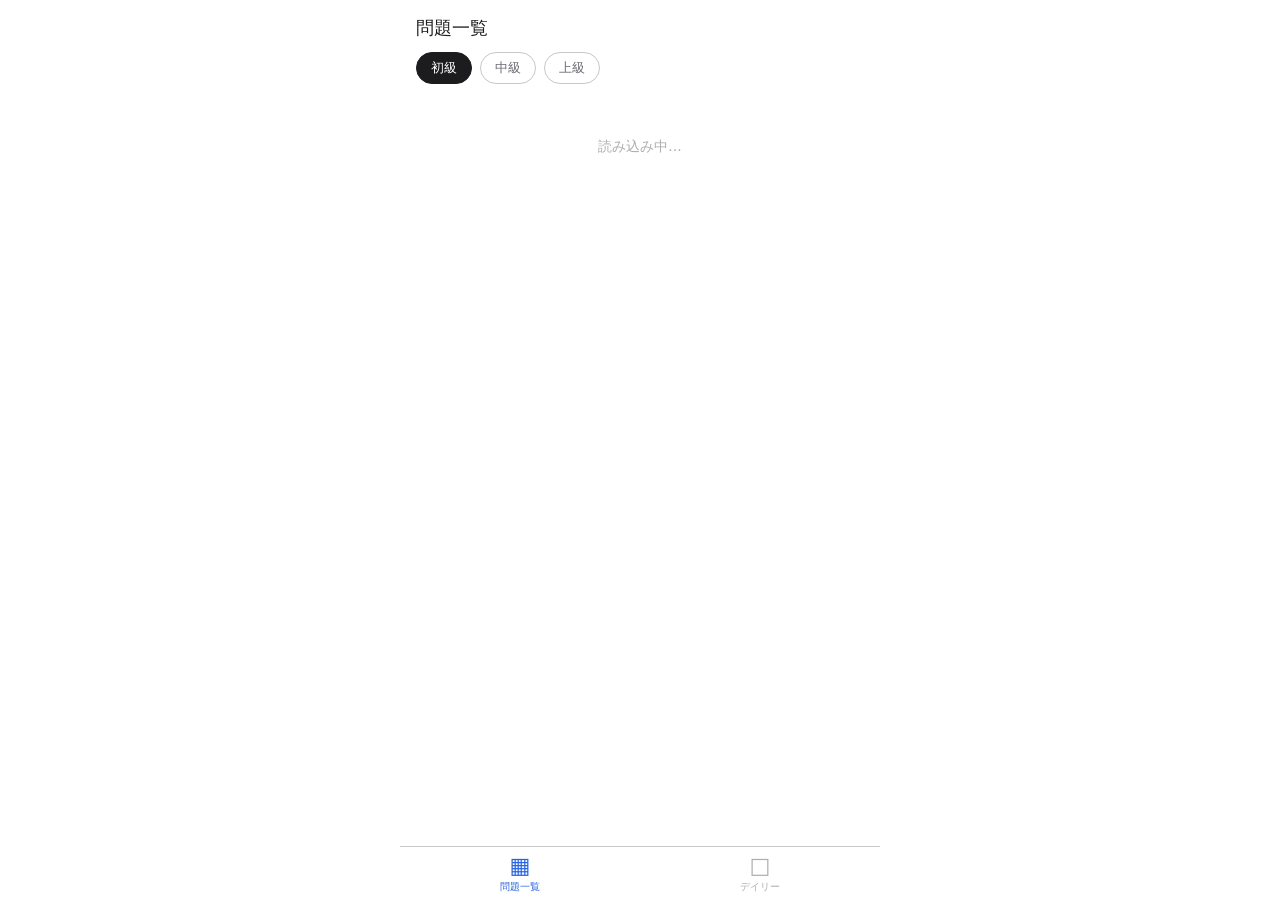
==== index.html @ 39135e99 "Add files via upload" ====
<!DOCTYPE html>
<html lang="ja">
<head>
  <meta charset="UTF-8">
  <meta name="viewport" content="width=device-width, initial-scale=1.0, maximum-scale=1.0, user-scalable=no, viewport-fit=cover">
  <meta name="theme-color" content="#2563eb">
  <meta name="description" content="難易度別・デイリー問題つきのシンプルなナンプレアプリです。">
  <meta name="apple-mobile-web-app-capable" content="yes">
  <meta name="apple-mobile-web-app-status-bar-style" content="default">
  <meta name="apple-mobile-web-app-title" content="ナンプレ">
  <title>毎日ナンプレ</title>
  <link rel="manifest" href="./manifest.json">
  <link rel="apple-touch-icon" href="./icons/icon-192.png">
  <link rel="stylesheet" href="./css/style.css">
</head>
<body>

  <div id="app">
    <div id="mc" role="main" aria-live="polite"></div>

    <!-- Bottom Tab Bar -->
    <nav id="btabs" aria-label="メインナビゲーション">
      <button class="tbb on" id="tab-h" aria-label="問題一覧">
        <i class="ti ti-layout-list" aria-hidden="true"></i>
        <span>問題一覧</span>
      </button>
      <button class="tbb" id="tab-d" aria-label="デイリー">
        <i class="ti ti-calendar" aria-hidden="true"></i>
        <span>デイリー</span>
      </button>
    </nav>
  </div>

  <script src="./js/app.js"></script>
  <script>
    if ('serviceWorker' in navigator) {
      window.addEventListener('load', () => {
        navigator.serviceWorker.register('./sw.js').catch(console.error);
      });
    }
  </script>
</body>
</html>
---- css/style.css ----
/* ============================================================
   毎日ナンプレ — style.css
   ============================================================ */

/* ── CSS Variables ─────────────────────────────────────────── */
:root {
  --bg:      #ffffff;
  --bg2:     #f2f2f7;
  --bg3:     #e5e5ea;
  --text:    #1c1c1e;
  --text2:   #6e6e73;
  --text3:   #aeaeb2;
  --border:  #c7c7cc;
  --border2: #e5e5ea;
  --accent:  #2563eb;
  --acc-bg:  rgba(37,99,235,0.12);
  --acc-bg2: rgba(37,99,235,0.07);
  --error:   #dc2626;
  --warn:    #f59e0b;
  --ok:      #16a34a;
  --menu-w:  220px;
}

@media (prefers-color-scheme: dark) {
  :root {
    --bg:      #1c1c1e;
    --bg2:     #2c2c2e;
    --bg3:     #3a3a3c;
    --text:    #f5f5f7;
    --text2:   #aeaeb2;
    --text3:   #636366;
    --border:  #3a3a3c;
    --border2: #2c2c2e;
    --accent:  #4c8ef7;
    --acc-bg:  rgba(76,142,247,0.15);
    --acc-bg2: rgba(76,142,247,0.08);
    --error:   #f87171;
    --warn:    #fbbf24;
    --ok:      #4ade80;
  }
}

/* ── Reset ─────────────────────────────────────────────────── */
*, *::before, *::after { box-sizing: border-box; margin: 0; padding: 0; }
button { font-family: inherit; }

/* ── Base ──────────────────────────────────────────────────── */
body {
  font-family: system-ui, -apple-system, BlinkMacSystemFont, 'Segoe UI', sans-serif;
  background: var(--bg);
  color: var(--text);
  -webkit-tap-highlight-color: transparent;
  overscroll-behavior: none;
}

/* ── App Layout ─────────────────────────────────────────────── */
#app {
  display: flex;
  flex-direction: column;
  height: 100dvh;        /* dynamic viewport height (mobile safe) */
  max-width: 480px;
  margin: 0 auto;
  position: relative;
}

#mc {
  flex: 1;
  overflow-y: auto;
  overflow-x: hidden;
  position: relative;
  -webkit-overflow-scrolling: touch;
}

#mc.no-scroll { overflow-y: hidden; }

/* ── Bottom Tab Bar ─────────────────────────────────────────── */
#btabs {
  flex-shrink: 0;
  display: flex;
  border-top: 0.5px solid var(--border);
  background: var(--bg);
  padding-bottom: env(safe-area-inset-bottom); /* iPhone notch */
}

.tbb {
  flex: 1;
  display: flex;
  flex-direction: column;
  align-items: center;
  justify-content: center;
  gap: 3px;
  padding: 8px 0 6px;
  background: transparent;
  border: none;
  cursor: pointer;
  font-size: 10px;
  color: var(--text3);
  touch-action: manipulation;
  transition: color 0.15s;
}

.tbb .ti { font-size: 22px; }
.tbb.on  { color: var(--accent); }

/* ── Shared Buttons ─────────────────────────────────────────── */
.sdkd {
  padding: 6px 14px;
  border-radius: 20px;
  font-size: 13px;
  border: 0.5px solid var(--border);
  cursor: pointer;
  background: transparent;
  color: var(--text2);
  touch-action: manipulation;
  transition: all 0.12s;
}
.sdkd.on {
  background: var(--text);
  color: var(--bg);
  font-weight: 500;
  border-color: var(--text);
}

/* ── Problem List Item ──────────────────────────────────────── */
.pitm {
  display: flex;
  align-items: center;
  justify-content: space-between;
  padding: 14px 12px;
  margin-bottom: 8px;
  background: var(--bg2);
  border-radius: 12px;
  border: 0.5px solid var(--border2);
  cursor: pointer;
  touch-action: manipulation;
  transition: opacity 0.1s;
}
.pitm:active { opacity: 0.7; }

/* ── Sudoku Board ───────────────────────────────────────────── */
.sdk-board {
  display: grid;
  grid-template-columns: repeat(9, 1fr);
  border: 2.5px solid var(--text);
  border-radius: 5px;
  overflow: hidden;
  user-select: none;
  -webkit-user-select: none;
  touch-action: manipulation;
}

.sdk-cell {
  aspect-ratio: 1;
  display: flex;
  align-items: center;
  justify-content: center;
  cursor: pointer;
  border-right: 0.5px solid var(--border2);
  border-bottom: 0.5px solid var(--border2);
  box-sizing: border-box;
  transition: background 0.07s;
  position: relative;
  font-size: clamp(11px, 4vw, 18px);
}

/* Box separator lines */
.sdk-cell.rb { border-right: 2.5px solid var(--text); }
.sdk-cell.bb { border-bottom: 2.5px solid var(--text); }

/* Cell states */
.sdk-cell.sel  { background: var(--acc-bg)  !important; }
.sdk-cell.rel  { background: var(--bg2); }
.sdk-cell.same { background: var(--acc-bg2); }

/* Number colors */
.sdk-cell.given { font-weight: 700; color: var(--text); }
.sdk-cell.user  { color: var(--accent); font-weight: 500; }
.sdk-cell.err   { color: var(--error) !important; }

/* Memo grid inside a cell */
.sdkmn {
  display: grid;
  grid-template-columns: repeat(3, 1fr);
  width: 100%;
  height: 100%;
  padding: 1px;
  box-sizing: border-box;
}
.sdkmn span {
  display: flex;
  align-items: center;
  justify-content: center;
  font-size: clamp(4px, 1.4vw, 7px);
  color: var(--accent);
  font-weight: 600;
  line-height: 1;
}

/* ── Game Controls ──────────────────────────────────────────── */
.sdk-ctrl {
  display: flex;
  flex: 1;
  flex-direction: column;
  align-items: center;
  justify-content: center;
  gap: 3px;
  padding: 8px 4px;
  background: var(--bg2);
  border: 0.5px solid var(--border2);
  border-radius: 8px;
  font-size: 11px;
  cursor: pointer;
  color: var(--text2);
  touch-action: manipulation;
  transition: all 0.1s;
}
.sdk-ctrl.on {
  background: var(--acc-bg);
  border-color: var(--accent);
  color: var(--accent);
}

/* ── Number Pad ─────────────────────────────────────────────── */
.sdk-npad {
  aspect-ratio: 1;
  background: var(--bg2);
  border: 0.5px solid var(--border2);
  border-radius: 8px;
  font-size: clamp(14px, 4.5vw, 20px);
  font-weight: 500;
  cursor: pointer;
  display: flex;
  align-items: center;
  justify-content: center;
  color: var(--text);
  touch-action: manipulation;
  transition: transform 0.08s;
}
.sdk-npad:active { transform: scale(0.87); }

/* ── Hamburger Menu ─────────────────────────────────────────── */
#hmenu {
  display: none;
  position: absolute;
  top: 45px;
  left: 0;
  width: var(--menu-w);
  background: var(--bg);
  border: 0.5px solid var(--border);
  border-radius: 0 0 14px 0;
  z-index: 30;
}

.hmenu-section {
  padding: 12px 14px;
  border-bottom: 0.5px solid var(--border2);
}
.hmenu-section:last-child { border-bottom: none; }

.hmenu-label {
  font-size: 11px;
  color: var(--text3);
  margin-bottom: 8px;
}

.btn-hint {
  width: 100%;
  padding: 9px;
  background: rgba(245,158,11,0.12);
  border: 0.5px solid rgba(245,158,11,0.4);
  border-radius: 8px;
  font-size: 13px;
  cursor: pointer;
  color: #92400e;
  margin-bottom: 8px;
  display: flex;
  align-items: center;
  justify-content: center;
  gap: 6px;
  font-family: inherit;
}
@media (prefers-color-scheme: dark) {
  .btn-hint { color: #fcd34d; }
}

.btn-reset {
  width: 100%;
  padding: 9px;
  background: var(--bg2);
  border: 0.5px solid var(--border);
  border-radius: 8px;
  font-size: 13px;
  cursor: pointer;
  color: var(--text2);
  display: flex;
  align-items: center;
  justify-content: center;
  gap: 6px;
  font-family: inherit;
}

.setting-row {
  display: flex;
  align-items: center;
  justify-content: space-between;
  font-size: 13px;
  color: var(--text2);
  margin-bottom: 8px;
  cursor: pointer;
}
.setting-row:last-child { margin-bottom: 0; }
.setting-row input[type=checkbox] { width: 16px; height: 16px; cursor: pointer; }

/* ── Overlay / Modal ────────────────────────────────────────── */
.overlay {
  display: none;
  position: absolute;
  inset: 0;
  background: rgba(0,0,0,0.46);
  align-items: center;
  justify-content: center;
  z-index: 20;
}
.modal-card {
  background: var(--bg);
  border-radius: 16px;
  padding: 28px 22px;
  text-align: center;
  width: min(280px, 88%);
  border: 0.5px solid var(--border);
}

/* ── Ad Banner ──────────────────────────────────────────────── */
.ad-banner {
  background: var(--bg2);
  border: 0.5px solid var(--border2);
  border-radius: 8px;
  padding: 8px 12px;
  display: flex;
  align-items: center;
  justify-content: space-between;
  font-size: 11px;
  color: var(--text3);
  margin-top: 8px;
}

/* ── Calendar ───────────────────────────────────────────────── */
.cal-table {
  width: 100%;
  border-collapse: collapse;
  margin-bottom: 4px;
}
.cal-table th {
  padding: 4px 0;
  font-size: 11px;
  color: var(--text2);
  text-align: center;
  font-weight: 400;
}
.cal-day {
  width: 32px;
  height: 32px;
  display: flex;
  align-items: center;
  justify-content: center;
  border-radius: 50%;
  font-size: 13px;
  margin: 2px auto;
  cursor: pointer;
  color: var(--text2);
}
.cal-day.today  { border: 1.5px solid var(--accent); font-weight: 500; color: var(--accent); }
.cal-day.sel    { background: var(--text); color: var(--bg); font-weight: 500; }
.cal-day.future { color: var(--border); cursor: default; }

/* ── Screen Padding ─────────────────────────────────────────── */
.screen { padding: 16px; }

/* ── Accessibility ──────────────────────────────────────────── */
.sr-only {
  position: absolute; width: 1px; height: 1px;
  padding: 0; margin: -1px; overflow: hidden;
  clip: rect(0,0,0,0); border: 0;
}


/* ── Local icon fallback (external icon CDN removed for offline PWA) ── */
.ti {
  display: inline-flex;
  align-items: center;
  justify-content: center;
  font-style: normal;
  line-height: 1;
}
.ti-layout-list::before { content: "▦"; }
.ti-calendar::before    { content: "□"; }
.ti-chevron-right::before { content: "›"; }
.ti-menu-2::before      { content: "☰"; }
.ti-bulb::before        { content: "💡"; font-size: 0.9em; }
.ti-refresh::before     { content: "↻"; }
.ti-eraser::before      { content: "⌫"; }
.ti-pencil::before      { content: "✎"; }
.ti-backspace::before   { content: "⌫"; }
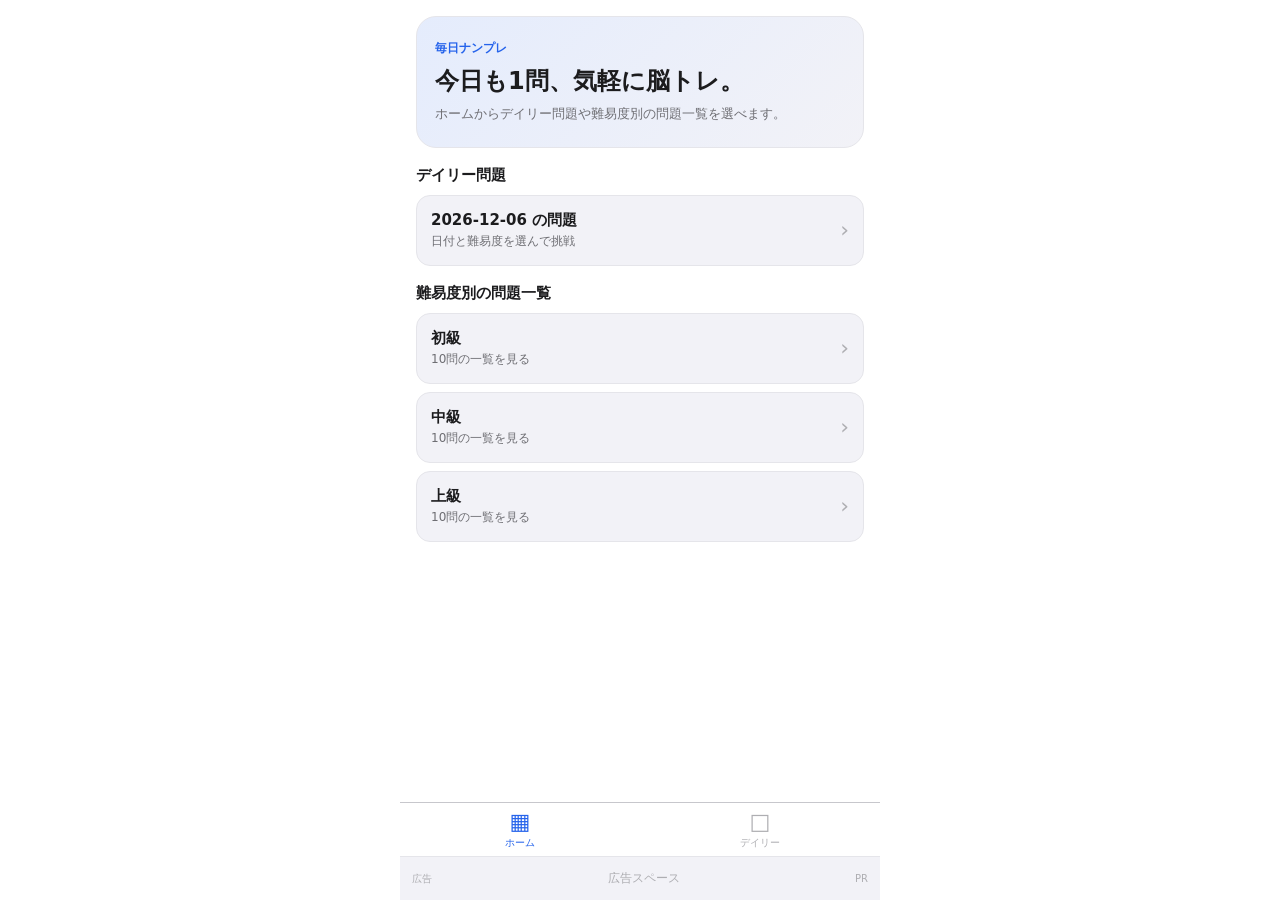
==== commit 72252e55: "Simplify menu settings and improve list loading" ====
--- a/index.html
+++ b/index.html
@@ -20,15 +20,21 @@
 
     <!-- Bottom Tab Bar -->
     <nav id="btabs" aria-label="メインナビゲーション">
-      <button class="tbb on" id="tab-h" aria-label="問題一覧">
+      <button class="tbb on" id="tab-h" aria-label="ホーム">
         <i class="ti ti-layout-list" aria-hidden="true"></i>
-        <span>問題一覧</span>
+        <span>ホーム</span>
       </button>
       <button class="tbb" id="tab-d" aria-label="デイリー">
         <i class="ti ti-calendar" aria-hidden="true"></i>
         <span>デイリー</span>
       </button>
     </nav>
+
+    <aside id="app-ad" aria-label="広告">
+      <span class="ad-label">広告</span>
+      <span>広告スペース</span>
+      <span class="ad-label">PR</span>
+    </aside>
   </div>
 
   <script src="./js/app.js"></script>
--- a/css/style.css
+++ b/css/style.css
@@ -73,13 +73,29 @@
 
 #mc.no-scroll { overflow-y: hidden; }
 
+#app-ad {
+  flex-shrink: 0;
+  margin: 0;
+  border-top: 0.5px solid var(--border2);
+  background: var(--bg2);
+  color: var(--text3);
+  min-height: 44px;
+  padding: 8px 12px max(8px, env(safe-area-inset-bottom));
+  display: flex;
+  align-items: center;
+  justify-content: space-between;
+  gap: 12px;
+  font-size: 12px;
+}
+#app-ad .ad-label { font-size: 10px; }
+
 /* ── Bottom Tab Bar ─────────────────────────────────────────── */
 #btabs {
   flex-shrink: 0;
   display: flex;
   border-top: 0.5px solid var(--border);
   background: var(--bg);
-  padding-bottom: env(safe-area-inset-bottom); /* iPhone notch */
+  padding-bottom: 0;
 }
 
 .tbb {
@@ -101,6 +117,7 @@
 
 .tbb .ti { font-size: 22px; }
 .tbb.on  { color: var(--accent); }
+#app.game-mode #btabs { display: none; }
 
 /* ── Shared Buttons ─────────────────────────────────────────── */
 .sdkd {
@@ -299,18 +316,6 @@
   font-family: inherit;
 }
 
-.setting-row {
-  display: flex;
-  align-items: center;
-  justify-content: space-between;
-  font-size: 13px;
-  color: var(--text2);
-  margin-bottom: 8px;
-  cursor: pointer;
-}
-.setting-row:last-child { margin-bottom: 0; }
-.setting-row input[type=checkbox] { width: 16px; height: 16px; cursor: pointer; }
-
 /* ── Overlay / Modal ────────────────────────────────────────── */
 .overlay {
   display: none;
@@ -343,6 +348,9 @@
   color: var(--text3);
   margin-top: 8px;
 }
+.popup-ad { min-height: 74px; margin-top: 12px; }
+.hint-card { width: min(320px, 88%); }
+.hint-copy { color: var(--text2); font-size: 13px; line-height: 1.6; }
 
 /* ── Calendar ───────────────────────────────────────────────── */
 .cal-table {
@@ -401,3 +409,215 @@
 .ti-eraser::before      { content: "⌫"; }
 .ti-pencil::before      { content: "✎"; }
 .ti-backspace::before   { content: "⌫"; }
+
+
+/* ── Home / List Screens ───────────────────────────────────── */
+.home-screen { display: flex; flex-direction: column; gap: 18px; }
+.hero-card {
+  padding: 22px 18px;
+  border-radius: 20px;
+  background: linear-gradient(135deg, var(--acc-bg), var(--bg2));
+  border: 0.5px solid var(--border2);
+}
+.hero-card .eyebrow { color: var(--accent); font-size: 12px; font-weight: 700; margin-bottom: 8px; }
+.hero-card h1 { font-size: 24px; line-height: 1.25; margin-bottom: 8px; }
+.hero-card p { color: var(--text2); font-size: 13px; line-height: 1.6; }
+.home-section { display: flex; flex-direction: column; gap: 10px; }
+.section-head { display: flex; align-items: center; justify-content: space-between; gap: 8px; }
+.section-head h2 { font-size: 15px; font-weight: 700; }
+.home-list { display: flex; flex-direction: column; gap: 8px; }
+.home-list-item,
+.daily-card {
+  width: 100%;
+  display: flex;
+  align-items: center;
+  justify-content: space-between;
+  padding: 15px 14px;
+  border: 0.5px solid var(--border2);
+  border-radius: 14px;
+  background: var(--bg2);
+  color: var(--text);
+  cursor: pointer;
+  text-align: left;
+}
+.home-list-item strong,
+.daily-card strong { display: block; font-size: 15px; margin-bottom: 3px; }
+.home-list-item small,
+.daily-card small { display: block; color: var(--text2); font-size: 12px; }
+.home-list-arrow { color: var(--text3); font-size: 22px; line-height: 1; }
+.done-badge {
+  display: inline-flex;
+  align-items: center;
+  border-radius: 999px;
+  padding: 4px 8px;
+  background: rgba(22,163,74,0.12);
+  color: var(--ok);
+  font-size: 11px;
+  font-weight: 700;
+  white-space: nowrap;
+}
+.back-line {
+  border: none;
+  background: transparent;
+  color: var(--text2);
+  font-size: 13px;
+  cursor: pointer;
+  margin-bottom: 10px;
+}
+.screen-title { font-size: 18px; font-weight: 700; margin-bottom: 14px; }
+.loading-text { padding: 40px 0; text-align: center; color: var(--text3); font-size: 14px; }
+.problem-title { font-size: 14px; font-weight: 600; color: var(--text); }
+.problem-status { font-size: 11px; color: var(--text3); margin-top: 3px; }
+.problem-meta { display: flex; align-items: center; gap: 6px; color: var(--text3); }
+.problem-icon { font-size: 16px; }
+.pitm.status-done { border-color: rgba(22,163,74,0.35); background: rgba(22,163,74,0.08); }
+.pitm.status-done .problem-status { color: var(--ok); font-weight: 600; }
+.primary-action {
+  width: 100%;
+  padding: 12px;
+  background: var(--text);
+  color: var(--bg);
+  border: none;
+  border-radius: 10px;
+  font-size: 14px;
+  font-weight: 600;
+  cursor: pointer;
+}
+.daily-selected {
+  border-top: 0.5px solid var(--border2);
+  padding-top: 14px;
+  margin-top: 14px;
+}
+.daily-selected-head {
+  display: flex;
+  align-items: center;
+  justify-content: space-between;
+  gap: 8px;
+  font-size: 14px;
+  font-weight: 600;
+  color: var(--text);
+  margin-bottom: 10px;
+}
+.daily-status { margin-bottom: 10px; }
+
+/* ── Game Responsive Layout ────────────────────────────────── */
+.game-area {
+  flex: 1;
+  min-height: 0;
+  display: flex;
+  flex-direction: column;
+  align-items: center;
+  padding: 8px clamp(8px, 3vw, 12px) max(4px, env(safe-area-inset-bottom));
+  overflow: hidden;
+}
+.game-board {
+  width: min(100%, 320px, calc(100dvh - 274px));
+  max-width: calc(100vw - 16px);
+  flex-shrink: 0;
+}
+.game-status-row,
+.game-controls,
+.number-pad {
+  width: min(100%, 320px, calc(100dvh - 274px));
+  max-width: calc(100vw - 16px);
+  flex-shrink: 0;
+}
+.game-status-row {
+  display: flex;
+  justify-content: space-between;
+  align-items: center;
+  padding: 5px 0;
+}
+.game-controls { display: flex; gap: 6px; margin-bottom: 6px; }
+.number-pad { display: grid; grid-template-columns: repeat(5, 1fr); gap: 5px; }
+.btn-menu {
+  width: 100%;
+  padding: 9px;
+  background: var(--bg2);
+  border: 0.5px solid var(--border);
+  border-radius: 8px;
+  font-size: 13px;
+  cursor: pointer;
+  color: var(--text2);
+  margin-bottom: 8px;
+  display: flex;
+  align-items: center;
+  justify-content: center;
+  gap: 6px;
+}
+.clear-time {
+  font-size: 14px;
+  color: var(--text);
+  background: var(--bg2);
+  border-radius: 10px;
+  padding: 10px;
+  margin-bottom: 18px;
+}
+.howto-card { text-align: left; }
+.howto-list { padding-left: 18px; margin-bottom: 16px; color: var(--text2); font-size: 13px; line-height: 1.7; }
+.cal-day { position: relative; }
+.cal-day.done:not(.sel) { background: rgba(22,163,74,0.10); color: var(--ok); }
+.cal-dot { position: absolute; right: -1px; bottom: -1px; font-size: 9px; line-height: 1; }
+.ti-check::before { content: "✓"; }
+.ti-help::before { content: "?"; font-weight: 700; }
+
+@media (max-height: 620px) {
+  .sdk-ctrl { padding: 5px 4px; }
+  .sdk-npad { border-radius: 7px; }
+  .game-board,
+  .game-status-row,
+  .game-controls,
+  .number-pad { width: min(100%, 292px, calc(100dvh - 254px)); }
+}
+@media (max-height: 540px) {
+  .game-board,
+  .game-status-row,
+  .game-controls,
+  .number-pad { width: min(100%, 240px, calc(100vw - 16px)); }
+}
+
+/* ── Loading States ────────────────────────────────────────── */
+.screen-lead {
+  color: var(--text2);
+  font-size: 13px;
+  line-height: 1.5;
+  margin: -6px 0 14px;
+}
+.loading-panel,
+.loading-inline {
+  display: flex;
+  align-items: center;
+  justify-content: center;
+  gap: 10px;
+  color: var(--text2);
+  font-size: 13px;
+}
+.loading-panel {
+  min-height: 160px;
+  flex-direction: column;
+  background: var(--bg2);
+  border: 0.5px solid var(--border2);
+  border-radius: 14px;
+}
+.loading-inline {
+  justify-content: flex-start;
+  padding: 10px 12px;
+  margin-bottom: 10px;
+  background: var(--bg2);
+  border: 0.5px solid var(--border2);
+  border-radius: 12px;
+}
+.loading-spinner {
+  width: 28px;
+  height: 28px;
+  border-radius: 999px;
+  border: 3px solid var(--border2);
+  border-top-color: var(--accent);
+  animation: spin 0.8s linear infinite;
+}
+.loading-spinner.small {
+  width: 16px;
+  height: 16px;
+  border-width: 2px;
+}
+@keyframes spin { to { transform: rotate(360deg); } }
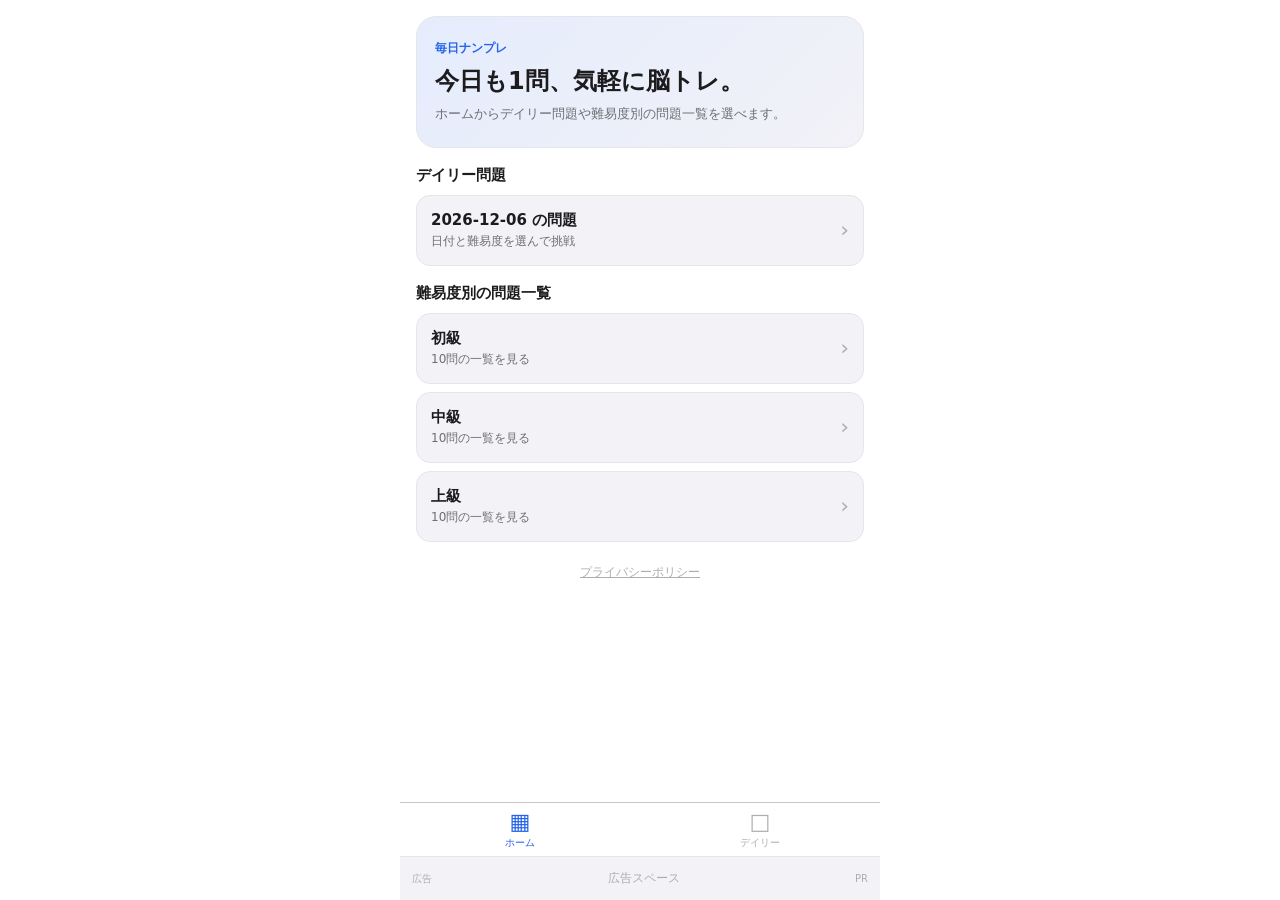
==== commit a7038f0b: "Fix game screen number pad clipping and hint menu text wrap - Hide the ad banner while playing and m" ====
--- a/index.html
+++ b/index.html
@@ -11,6 +11,7 @@
   <title>毎日ナンプレ</title>
   <link rel="manifest" href="./manifest.json">
   <link rel="apple-touch-icon" href="./icons/icon-192.png">
+  <link rel="icon" href="./icons/icon-192.png">
   <link rel="stylesheet" href="./css/style.css">
 </head>
 <body>
--- a/css/style.css
+++ b/css/style.css
@@ -71,7 +71,7 @@
   -webkit-overflow-scrolling: touch;
 }
 
-#mc.no-scroll { overflow-y: hidden; }
+#mc.no-scroll { overflow-y: auto; }
 
 #app-ad {
   flex-shrink: 0;
@@ -118,6 +118,7 @@
 .tbb .ti { font-size: 22px; }
 .tbb.on  { color: var(--accent); }
 #app.game-mode #btabs { display: none; }
+#app.game-mode #app-ad { display: none; }
 
 /* ── Shared Buttons ─────────────────────────────────────────── */
 .sdkd {
@@ -499,6 +500,8 @@
   margin-bottom: 10px;
 }
 .daily-status { margin-bottom: 10px; }
+.home-footer-link { text-align: center; font-size: 12px; margin-top: 4px; }
+.home-footer-link a { color: var(--text3); }
 
 /* ── Game Responsive Layout ────────────────────────────────── */
 .game-area {
@@ -508,7 +511,8 @@
   flex-direction: column;
   align-items: center;
   padding: 8px clamp(8px, 3vw, 12px) max(4px, env(safe-area-inset-bottom));
-  overflow: hidden;
+  overflow-y: auto;
+  overflow-x: hidden;
 }
 .game-board {
   width: min(100%, 320px, calc(100dvh - 274px));
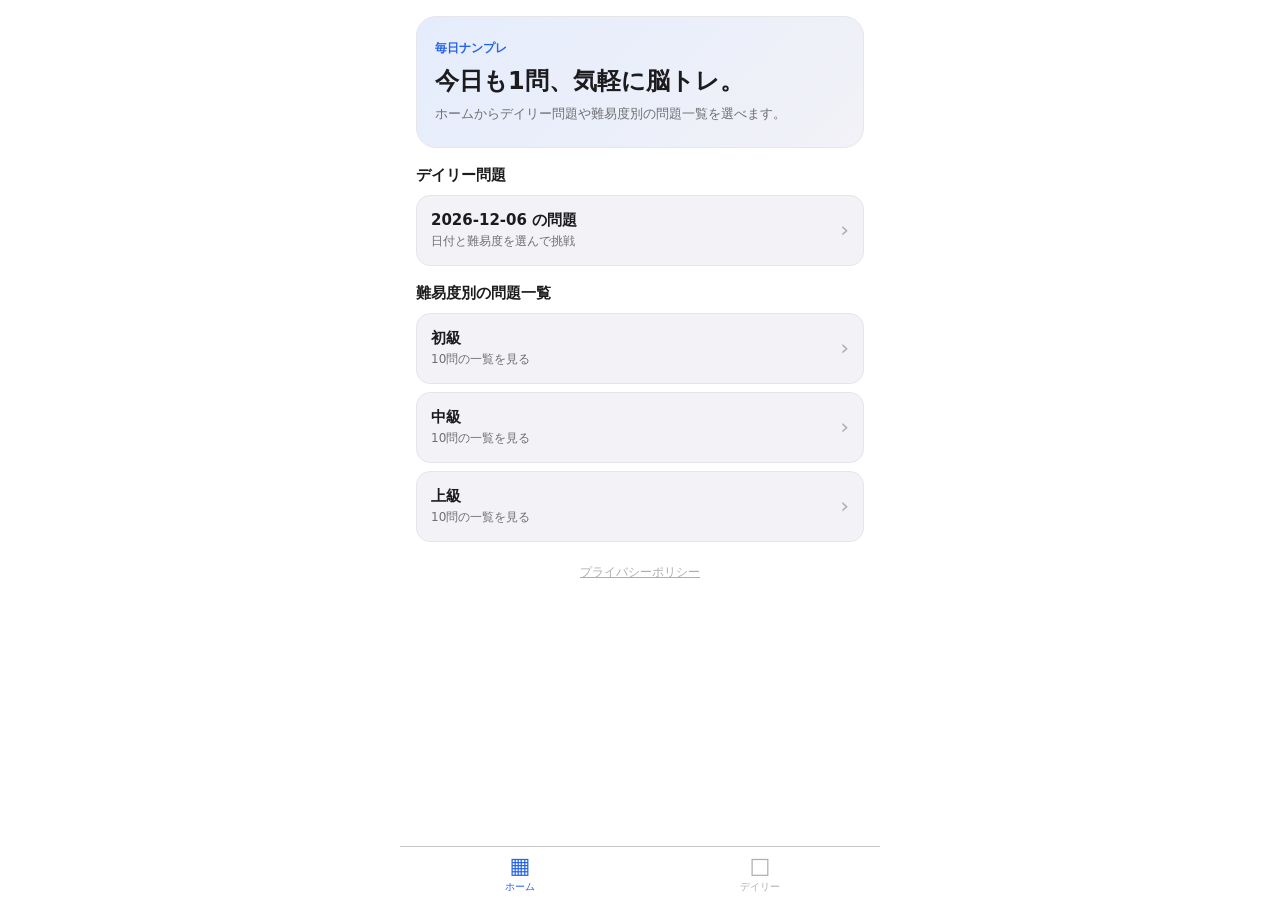
==== commit 37f321ec: "Fix gameplay persistence and remove ad placeholders" ====
--- a/index.html
+++ b/index.html
@@ -30,12 +30,6 @@
         <span>デイリー</span>
       </button>
     </nav>
-
-    <aside id="app-ad" aria-label="広告">
-      <span class="ad-label">広告</span>
-      <span>広告スペース</span>
-      <span class="ad-label">PR</span>
-    </aside>
   </div>
 
   <script src="./js/app.js"></script>
--- a/css/style.css
+++ b/css/style.css
@@ -73,22 +73,6 @@
 
 #mc.no-scroll { overflow-y: auto; }
 
-#app-ad {
-  flex-shrink: 0;
-  margin: 0;
-  border-top: 0.5px solid var(--border2);
-  background: var(--bg2);
-  color: var(--text3);
-  min-height: 44px;
-  padding: 8px 12px max(8px, env(safe-area-inset-bottom));
-  display: flex;
-  align-items: center;
-  justify-content: space-between;
-  gap: 12px;
-  font-size: 12px;
-}
-#app-ad .ad-label { font-size: 10px; }
-
 /* ── Bottom Tab Bar ─────────────────────────────────────────── */
 #btabs {
   flex-shrink: 0;
@@ -118,7 +102,6 @@
 .tbb .ti { font-size: 22px; }
 .tbb.on  { color: var(--accent); }
 #app.game-mode #btabs { display: none; }
-#app.game-mode #app-ad { display: none; }
 
 /* ── Shared Buttons ─────────────────────────────────────────── */
 .sdkd {
@@ -255,6 +238,12 @@
   transition: transform 0.08s;
 }
 .sdk-npad:active { transform: scale(0.87); }
+.sdk-npad.full,
+.sdk-npad:disabled {
+  opacity: 0.35;
+  cursor: default;
+  pointer-events: none;
+}
 
 /* ── Hamburger Menu ─────────────────────────────────────────── */
 #hmenu {
@@ -336,20 +325,7 @@
   border: 0.5px solid var(--border);
 }
 
-/* ── Ad Banner ──────────────────────────────────────────────── */
-.ad-banner {
-  background: var(--bg2);
-  border: 0.5px solid var(--border2);
-  border-radius: 8px;
-  padding: 8px 12px;
-  display: flex;
-  align-items: center;
-  justify-content: space-between;
-  font-size: 11px;
-  color: var(--text3);
-  margin-top: 8px;
-}
-.popup-ad { min-height: 74px; margin-top: 12px; }
+/* ── Hint Modal ─────────────────────────────────────────────── */
 .hint-card { width: min(320px, 88%); }
 .hint-copy { color: var(--text2); font-size: 13px; line-height: 1.6; }
 
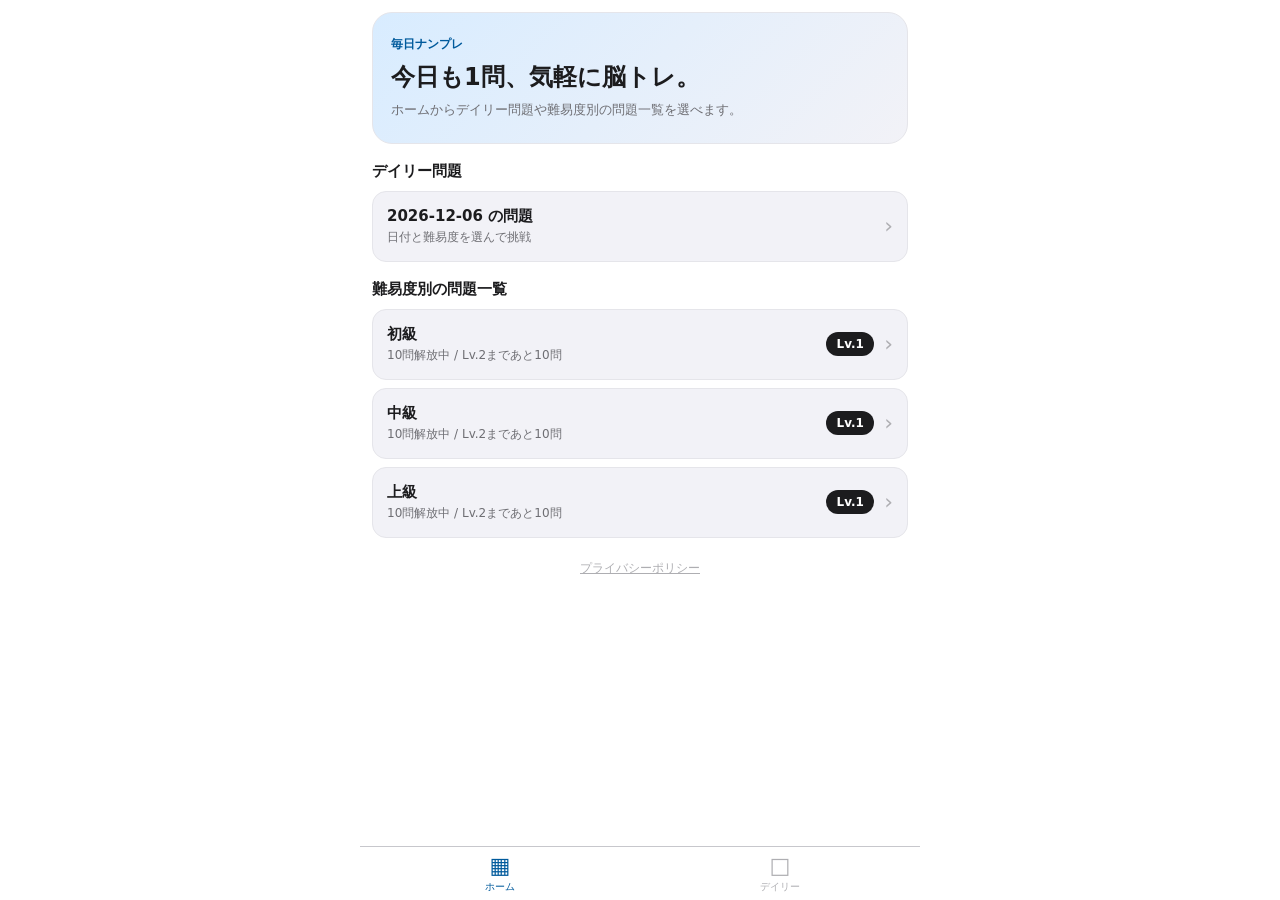
==== commit fe87ee40: "Refresh PWA app icon" ====
--- a/index.html
+++ b/index.html
@@ -3,7 +3,7 @@
 <head>
   <meta charset="UTF-8">
   <meta name="viewport" content="width=device-width, initial-scale=1.0, maximum-scale=1.0, user-scalable=no, viewport-fit=cover">
-  <meta name="theme-color" content="#2563eb">
+  <meta name="theme-color" content="#005a9c">
   <meta name="description" content="難易度別・デイリー問題つきのシンプルなナンプレアプリです。">
   <meta name="apple-mobile-web-app-capable" content="yes">
   <meta name="apple-mobile-web-app-status-bar-style" content="default">
--- a/css/style.css
+++ b/css/style.css
@@ -12,10 +12,15 @@
   --text3:   #aeaeb2;
   --border:  #c7c7cc;
   --border2: #e5e5ea;
-  --accent:  #2563eb;
-  --acc-bg:  rgba(37,99,235,0.12);
-  --acc-bg2: rgba(37,99,235,0.07);
-  --error:   #dc2626;
+  --accent:  #005a9c;
+  --acc-bg:  #d8ecff;
+  --acc-bg2: #eef6ff;
+  --rel-bg:  #eeeeee;
+  --same-bg: #fff2a8;
+  --same-text: #4f3b00;
+  --same-ring: #8a6d00;
+  --err-bg:  #ffe0e6;
+  --error:   #b00020;
   --warn:    #f59e0b;
   --ok:      #16a34a;
   --menu-w:  220px;
@@ -31,10 +36,15 @@
     --text3:   #636366;
     --border:  #3a3a3c;
     --border2: #2c2c2e;
-    --accent:  #4c8ef7;
-    --acc-bg:  rgba(76,142,247,0.15);
-    --acc-bg2: rgba(76,142,247,0.08);
-    --error:   #f87171;
+    --accent:  #8cc8ff;
+    --acc-bg:  rgba(140,200,255,0.28);
+    --acc-bg2: rgba(140,200,255,0.14);
+    --rel-bg:  rgba(255,255,255,0.10);
+    --same-bg: rgba(255,210,63,0.30);
+    --same-text: #ffe08a;
+    --same-ring: #facc15;
+    --err-bg:  rgba(255,111,125,0.22);
+    --error:   #ff8a9a;
     --warn:    #fbbf24;
     --ok:      #4ade80;
   }
@@ -58,7 +68,7 @@
   display: flex;
   flex-direction: column;
   height: 100dvh;        /* dynamic viewport height (mobile safe) */
-  max-width: 480px;
+  max-width: 560px;
   margin: 0 auto;
   position: relative;
 }
@@ -137,6 +147,73 @@
   transition: opacity 0.1s;
 }
 .pitm:active { opacity: 0.7; }
+.level-panel {
+  margin: 0 0 14px;
+  padding: 12px;
+  border-radius: 8px;
+  background: var(--bg2);
+  border: 0.5px solid var(--border2);
+}
+.level-panel-head,
+.home-list-meta {
+  display: flex;
+  align-items: center;
+  justify-content: space-between;
+  gap: 10px;
+}
+.level-panel-head small {
+  display: block;
+  color: var(--text2);
+  font-size: 11px;
+  margin-bottom: 2px;
+}
+.level-panel-head strong {
+  display: block;
+  color: var(--text);
+  font-size: 22px;
+  line-height: 1.1;
+}
+.level-count,
+.level-badge {
+  flex-shrink: 0;
+  display: inline-flex;
+  align-items: center;
+  justify-content: center;
+  border-radius: 999px;
+  background: var(--text);
+  color: var(--bg);
+  font-size: 12px;
+  font-weight: 700;
+}
+.level-count { padding: 5px 9px; }
+.level-badge {
+  min-width: 48px;
+  padding: 5px 8px;
+}
+.level-meter {
+  height: 7px;
+  margin: 10px 0 8px;
+  border-radius: 999px;
+  background: var(--bg3);
+  overflow: hidden;
+}
+.level-meter span {
+  display: block;
+  height: 100%;
+  border-radius: inherit;
+  background: var(--accent);
+}
+.level-panel p {
+  color: var(--text2);
+  font-size: 12px;
+  line-height: 1.45;
+}
+.level-divider {
+  margin: 18px 2px 8px;
+  color: var(--text2);
+  font-size: 12px;
+  font-weight: 700;
+}
 
 /* ── Sudoku Board ───────────────────────────────────────────── */
 .sdk-board {
@@ -161,7 +238,7 @@
   box-sizing: border-box;
   transition: background 0.07s;
   position: relative;
-  font-size: clamp(11px, 4vw, 18px);
+  font-size: clamp(18px, 5.4vw, 26px);
 }
 
 /* Box separator lines */
@@ -169,14 +246,27 @@
 .sdk-cell.bb { border-bottom: 2.5px solid var(--text); }
 
 /* Cell states */
-.sdk-cell.sel  { background: var(--acc-bg)  !important; }
-.sdk-cell.rel  { background: var(--bg2); }
-.sdk-cell.same { background: var(--acc-bg2); }
-
+.sdk-cell.sel  {
+  background: var(--acc-bg) !important;
+  box-shadow: inset 0 0 0 3px var(--accent);
+}
+.sdk-cell.rel  { background: var(--rel-bg); }
+.sdk-cell.same {
+  background: var(--same-bg);
+  color: var(--same-text);
+  font-weight: 700;
+  box-shadow: inset 0 0 0 3px var(--same-ring);
+}
 /* Number colors */
 .sdk-cell.given { font-weight: 700; color: var(--text); }
 .sdk-cell.user  { color: var(--accent); font-weight: 500; }
-.sdk-cell.err   { color: var(--error) !important; }
+.sdk-cell.same.given,
+.sdk-cell.same.user { color: var(--same-text); }
+.sdk-cell.err {
+  background: var(--err-bg) !important;
+  box-shadow: inset 0 0 0 3px var(--error);
+  color: var(--error) !important;
+}
 
 /* Memo grid inside a cell */
 .sdkmn {
@@ -191,7 +281,7 @@
   display: flex;
   align-items: center;
   justify-content: center;
-  font-size: clamp(4px, 1.4vw, 7px);
+  font-size: clamp(8px, 2.8vw, 12px);
   color: var(--accent);
   font-weight: 600;
   line-height: 1;
@@ -204,17 +294,19 @@
   flex-direction: column;
   align-items: center;
   justify-content: center;
-  gap: 3px;
-  padding: 8px 4px;
+  gap: 4px;
+  padding: 10px 6px;
   background: var(--bg2);
   border: 0.5px solid var(--border2);
   border-radius: 8px;
-  font-size: 11px;
+  min-height: 52px;
+  font-size: 13px;
   cursor: pointer;
   color: var(--text2);
   touch-action: manipulation;
   transition: all 0.1s;
 }
+.sdk-ctrl .ti { font-size: 18px !important; }
 .sdk-ctrl.on {
   background: var(--acc-bg);
   border-color: var(--accent);
@@ -227,7 +319,7 @@
   background: var(--bg2);
   border: 0.5px solid var(--border2);
   border-radius: 8px;
-  font-size: clamp(14px, 4.5vw, 20px);
+  font-size: clamp(18px, 5.8vw, 26px);
   font-weight: 500;
   cursor: pointer;
   display: flex;
@@ -238,13 +330,6 @@
   transition: transform 0.08s;
 }
 .sdk-npad:active { transform: scale(0.87); }
-.sdk-npad.full,
-.sdk-npad:disabled {
-  opacity: 0.35;
-  cursor: default;
-  pointer-events: none;
-}
-
 /* ── Hamburger Menu ─────────────────────────────────────────── */
 #hmenu {
   display: none;
@@ -319,16 +404,19 @@
 .modal-card {
   background: var(--bg);
   border-radius: 16px;
-  padding: 28px 22px;
+  padding: 24px 18px;
   text-align: center;
-  width: min(280px, 88%);
+  width: min(320px, 92%);
   border: 0.5px solid var(--border);
 }
 
 /* ── Hint Modal ─────────────────────────────────────────────── */
-.hint-card { width: min(320px, 88%); }
-.hint-copy { color: var(--text2); font-size: 13px; line-height: 1.6; }
-
+.hint-card {
+  width: min(360px, 94%);
+  max-height: calc(100dvh - 24px);
+  overflow-y: auto;
+}
+.hint-copy { color: var(--text2); font-size: 14px; line-height: 1.6; }
 /* ── Calendar ───────────────────────────────────────────────── */
 .cal-table {
   width: 100%;
@@ -359,7 +447,7 @@
 .cal-day.future { color: var(--border); cursor: default; }
 
 /* ── Screen Padding ─────────────────────────────────────────── */
-.screen { padding: 16px; }
+.screen { padding: 12px; }
 
 /* ── Accessibility ──────────────────────────────────────────── */
 .sr-only {
@@ -486,20 +574,20 @@
   display: flex;
   flex-direction: column;
   align-items: center;
-  padding: 8px clamp(8px, 3vw, 12px) max(4px, env(safe-area-inset-bottom));
+  padding: 4px 6px max(4px, env(safe-area-inset-bottom));
   overflow-y: auto;
   overflow-x: hidden;
 }
 .game-board {
-  width: min(100%, 320px, calc(100dvh - 274px));
-  max-width: calc(100vw - 16px);
+  width: min(100%, 380px, calc(100dvh - 248px));
+  max-width: calc(100vw - 12px);
   flex-shrink: 0;
 }
 .game-status-row,
 .game-controls,
 .number-pad {
-  width: min(100%, 320px, calc(100dvh - 274px));
-  max-width: calc(100vw - 16px);
+  width: min(100%, 380px, calc(100dvh - 248px));
+  max-width: calc(100vw - 12px);
   flex-shrink: 0;
 }
 .game-status-row {
@@ -542,18 +630,18 @@
 .ti-help::before { content: "?"; font-weight: 700; }
 
 @media (max-height: 620px) {
-  .sdk-ctrl { padding: 5px 4px; }
+  .sdk-ctrl { min-height: 46px; padding: 6px 4px; }
   .sdk-npad { border-radius: 7px; }
   .game-board,
   .game-status-row,
   .game-controls,
-  .number-pad { width: min(100%, 292px, calc(100dvh - 254px)); }
+  .number-pad { width: min(100%, 352px, calc(100dvh - 230px)); }
 }
 @media (max-height: 540px) {
   .game-board,
   .game-status-row,
   .game-controls,
-  .number-pad { width: min(100%, 240px, calc(100vw - 16px)); }
+  .number-pad { width: min(100%, 300px, calc(100dvh - 228px), calc(100vw - 12px)); }
 }
 
 /* ── Loading States ────────────────────────────────────────── */
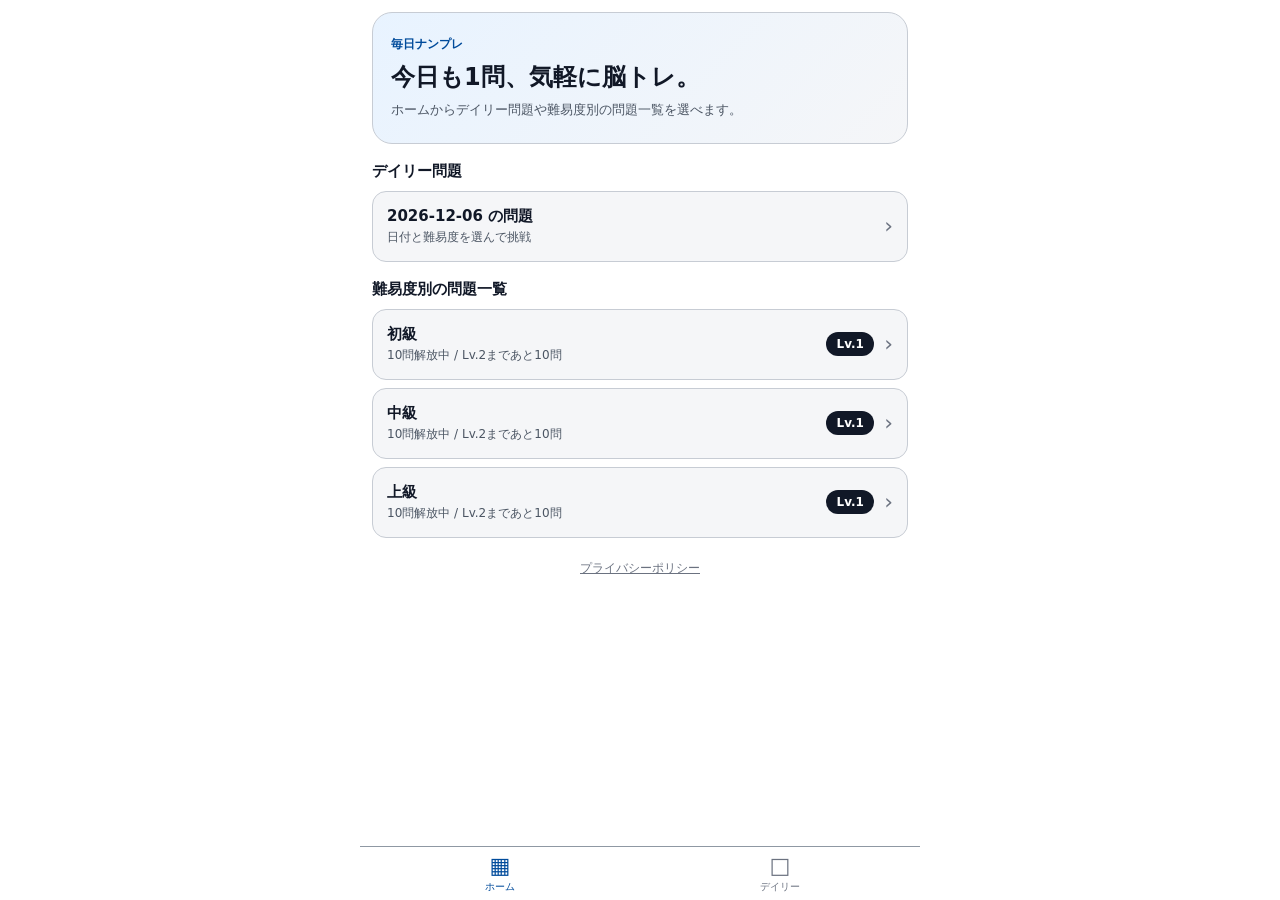
==== commit a4a18e83: "Use light accessible color scheme" ====
--- a/index.html
+++ b/index.html
@@ -3,7 +3,7 @@
 <head>
   <meta charset="UTF-8">
   <meta name="viewport" content="width=device-width, initial-scale=1.0, maximum-scale=1.0, user-scalable=no, viewport-fit=cover">
-  <meta name="theme-color" content="#005a9c">
+  <meta name="theme-color" content="#ffffff">
   <meta name="description" content="難易度別・デイリー問題つきのシンプルなナンプレアプリです。">
   <meta name="apple-mobile-web-app-capable" content="yes">
   <meta name="apple-mobile-web-app-status-bar-style" content="default">
--- a/css/style.css
+++ b/css/style.css
@@ -4,50 +4,27 @@
 
 /* ── CSS Variables ─────────────────────────────────────────── */
 :root {
+  color-scheme: light;
   --bg:      #ffffff;
-  --bg2:     #f2f2f7;
-  --bg3:     #e5e5ea;
-  --text:    #1c1c1e;
-  --text2:   #6e6e73;
-  --text3:   #aeaeb2;
-  --border:  #c7c7cc;
-  --border2: #e5e5ea;
-  --accent:  #005a9c;
-  --acc-bg:  #d8ecff;
-  --acc-bg2: #eef6ff;
-  --rel-bg:  #eeeeee;
-  --same-bg: #fff2a8;
-  --same-text: #4f3b00;
-  --same-ring: #8a6d00;
-  --err-bg:  #ffe0e6;
+  --bg2:     #f5f6f8;
+  --bg3:     #e3e6ea;
+  --text:    #111827;
+  --text2:   #4b5563;
+  --text3:   #6b7280;
+  --border:  #8f98a3;
+  --border2: #c7ccd4;
+  --accent:  #004b9b;
+  --acc-bg:  #e8f3ff;
+  --acc-bg2: #f5faff;
+  --rel-bg:  #e9ecef;
+  --same-bg: #fff1a6;
+  --same-text: #3d2f00;
+  --same-ring: #7a5c00;
+  --err-bg:  #ffe3e8;
   --error:   #b00020;
-  --warn:    #f59e0b;
-  --ok:      #16a34a;
+  --warn:    #b45309;
+  --ok:      #16703a;
   --menu-w:  220px;
-}
-
-@media (prefers-color-scheme: dark) {
-  :root {
-    --bg:      #1c1c1e;
-    --bg2:     #2c2c2e;
-    --bg3:     #3a3a3c;
-    --text:    #f5f5f7;
-    --text2:   #aeaeb2;
-    --text3:   #636366;
-    --border:  #3a3a3c;
-    --border2: #2c2c2e;
-    --accent:  #8cc8ff;
-    --acc-bg:  rgba(140,200,255,0.28);
-    --acc-bg2: rgba(140,200,255,0.14);
-    --rel-bg:  rgba(255,255,255,0.10);
-    --same-bg: rgba(255,210,63,0.30);
-    --same-text: #ffe08a;
-    --same-ring: #facc15;
-    --err-bg:  rgba(255,111,125,0.22);
-    --error:   #ff8a9a;
-    --warn:    #fbbf24;
-    --ok:      #4ade80;
-  }
 }
 
 /* ── Reset ─────────────────────────────────────────────────── */
@@ -236,7 +213,7 @@
   border-right: 0.5px solid var(--border2);
   border-bottom: 0.5px solid var(--border2);
   box-sizing: border-box;
-  transition: background 0.07s;
+  transition: background 0.07s, box-shadow 0.07s;
   position: relative;
   font-size: clamp(18px, 5.4vw, 26px);
 }
@@ -247,8 +224,9 @@
 
 /* Cell states */
 .sdk-cell.sel  {
-  background: var(--acc-bg) !important;
-  box-shadow: inset 0 0 0 3px var(--accent);
+  background: var(--bg) !important;
+  box-shadow: inset 0 0 0 4px var(--accent);
+  z-index: 1;
 }
 .sdk-cell.rel  { background: var(--rel-bg); }
 .sdk-cell.same {
@@ -259,7 +237,7 @@
 }
 /* Number colors */
 .sdk-cell.given { font-weight: 700; color: var(--text); }
-.sdk-cell.user  { color: var(--accent); font-weight: 500; }
+.sdk-cell.user  { color: var(--accent); font-weight: 700; }
 .sdk-cell.same.given,
 .sdk-cell.same.user { color: var(--same-text); }
 .sdk-cell.err {
@@ -330,6 +308,16 @@
   transition: transform 0.08s;
 }
 .sdk-npad:active { transform: scale(0.87); }
+.sdk-npad.complete,
+.sdk-npad:disabled {
+  background: var(--bg3);
+  border-color: var(--border);
+  color: var(--text3);
+  cursor: default;
+  opacity: 0.62;
+  pointer-events: none;
+  transform: none;
+}
 /* ── Hamburger Menu ─────────────────────────────────────────── */
 #hmenu {
   display: none;
@@ -371,10 +359,6 @@
   gap: 6px;
   font-family: inherit;
 }
-@media (prefers-color-scheme: dark) {
-  .btn-hint { color: #fcd34d; }
-}
-
 .btn-reset {
   width: 100%;
   padding: 9px;
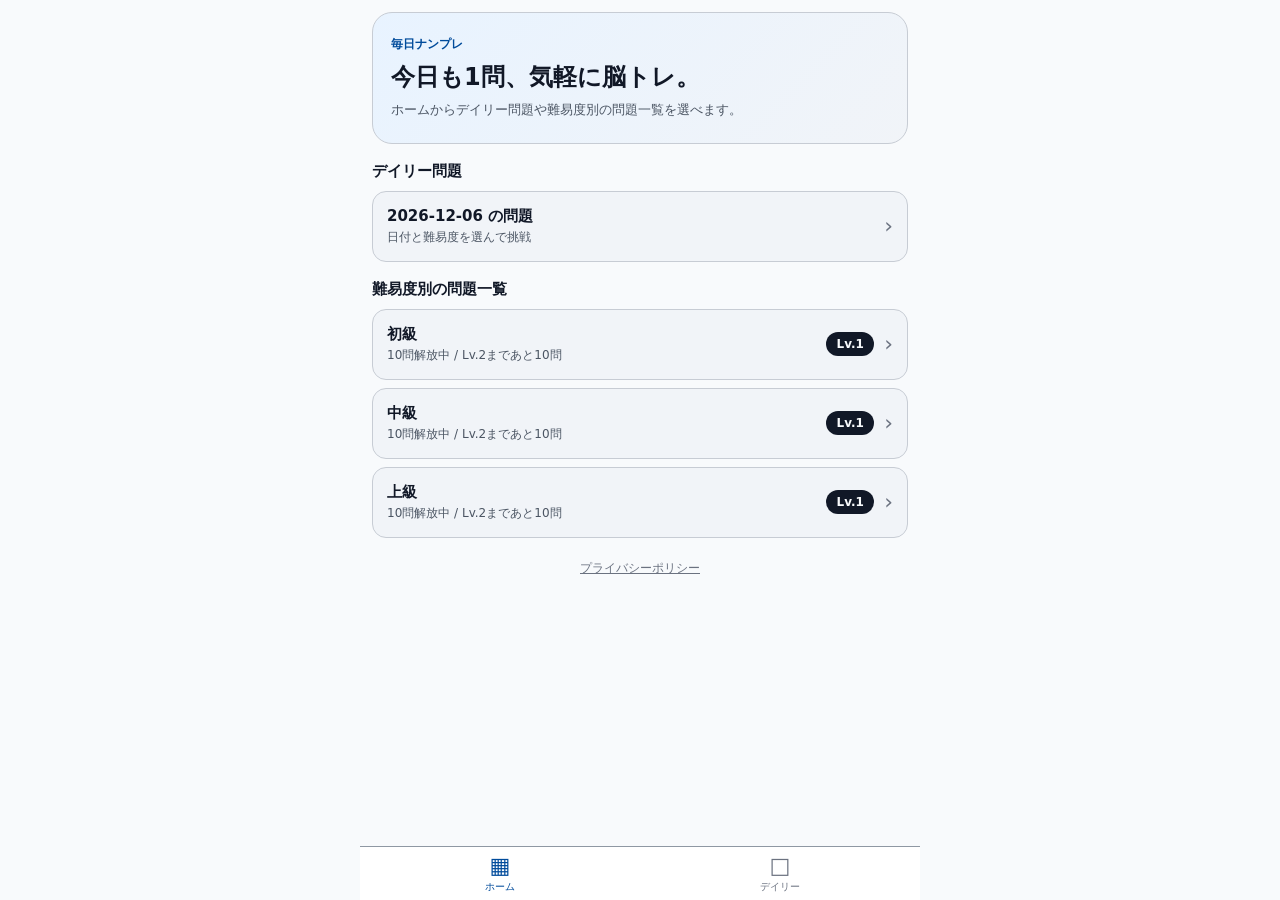
==== commit dd3e66fd: "Soften game area surfaces" ====
--- a/index.html
+++ b/index.html
@@ -3,7 +3,7 @@
 <head>
   <meta charset="UTF-8">
   <meta name="viewport" content="width=device-width, initial-scale=1.0, maximum-scale=1.0, user-scalable=no, viewport-fit=cover">
-  <meta name="theme-color" content="#ffffff">
+  <meta name="theme-color" content="#f8fafc">
   <meta name="description" content="難易度別・デイリー問題つきのシンプルなナンプレアプリです。">
   <meta name="apple-mobile-web-app-capable" content="yes">
   <meta name="apple-mobile-web-app-status-bar-style" content="default">
--- a/css/style.css
+++ b/css/style.css
@@ -5,9 +5,11 @@
 /* ── CSS Variables ─────────────────────────────────────────── */
 :root {
   color-scheme: light;
-  --bg:      #ffffff;
-  --bg2:     #f5f6f8;
-  --bg3:     #e3e6ea;
+  --bg:      #f8fafc;
+  --bg2:     #f1f4f8;
+  --bg3:     #e3e8ef;
+  --surface: #ffffff;
+  --control-surface: #eef4fa;
   --text:    #111827;
   --text2:   #4b5563;
   --text3:   #6b7280;
@@ -31,6 +33,8 @@
 *, *::before, *::after { box-sizing: border-box; margin: 0; padding: 0; }
 button { font-family: inherit; }
 
+html { background: var(--bg); }
+
 /* ── Base ──────────────────────────────────────────────────── */
 body {
   font-family: system-ui, -apple-system, BlinkMacSystemFont, 'Segoe UI', sans-serif;
@@ -48,6 +52,7 @@
   max-width: 560px;
   margin: 0 auto;
   position: relative;
+  background: var(--bg);
 }
 
 #mc {
@@ -65,7 +70,7 @@
   flex-shrink: 0;
   display: flex;
   border-top: 0.5px solid var(--border);
-  background: var(--bg);
+  background: var(--surface);
   padding-bottom: 0;
 }
 
@@ -199,6 +204,7 @@
   border: 2.5px solid var(--text);
   border-radius: 5px;
   overflow: hidden;
+  background: var(--surface);
   user-select: none;
   -webkit-user-select: none;
   touch-action: manipulation;
@@ -224,7 +230,7 @@
 
 /* Cell states */
 .sdk-cell.sel  {
-  background: var(--bg) !important;
+  background: var(--surface) !important;
   box-shadow: inset 0 0 0 4px var(--accent);
   z-index: 1;
 }
@@ -274,7 +280,7 @@
   justify-content: center;
   gap: 4px;
   padding: 10px 6px;
-  background: var(--bg2);
+  background: var(--surface);
   border: 0.5px solid var(--border2);
   border-radius: 8px;
   min-height: 52px;
@@ -294,7 +300,7 @@
 /* ── Number Pad ─────────────────────────────────────────────── */
 .sdk-npad {
   aspect-ratio: 1;
-  background: var(--bg2);
+  background: var(--surface);
   border: 0.5px solid var(--border2);
   border-radius: 8px;
   font-size: clamp(18px, 5.8vw, 26px);
@@ -325,7 +331,7 @@
   top: 45px;
   left: 0;
   width: var(--menu-w);
-  background: var(--bg);
+  background: var(--surface);
   border: 0.5px solid var(--border);
   border-radius: 0 0 14px 0;
   z-index: 30;
@@ -559,6 +565,7 @@
   flex-direction: column;
   align-items: center;
   padding: 4px 6px max(4px, env(safe-area-inset-bottom));
+  background: var(--bg);
   overflow-y: auto;
   overflow-x: hidden;
 }
@@ -566,6 +573,7 @@
   width: min(100%, 380px, calc(100dvh - 248px));
   max-width: calc(100vw - 12px);
   flex-shrink: 0;
+  margin-bottom: 4px;
 }
 .game-status-row,
 .game-controls,
@@ -580,8 +588,24 @@
   align-items: center;
   padding: 5px 0;
 }
-.game-controls { display: flex; gap: 6px; margin-bottom: 6px; }
-.number-pad { display: grid; grid-template-columns: repeat(5, 1fr); gap: 5px; }
+.game-controls {
+  display: flex;
+  gap: 6px;
+  margin-bottom: 6px;
+  padding: 6px;
+  background: var(--control-surface);
+  border: 1px solid var(--border2);
+  border-radius: 12px;
+}
+.number-pad {
+  display: grid;
+  grid-template-columns: repeat(5, 1fr);
+  gap: 6px;
+  padding: 8px;
+  background: var(--control-surface);
+  border: 1px solid var(--border2);
+  border-radius: 14px;
+}
 .btn-menu {
   width: 100%;
   padding: 9px;
